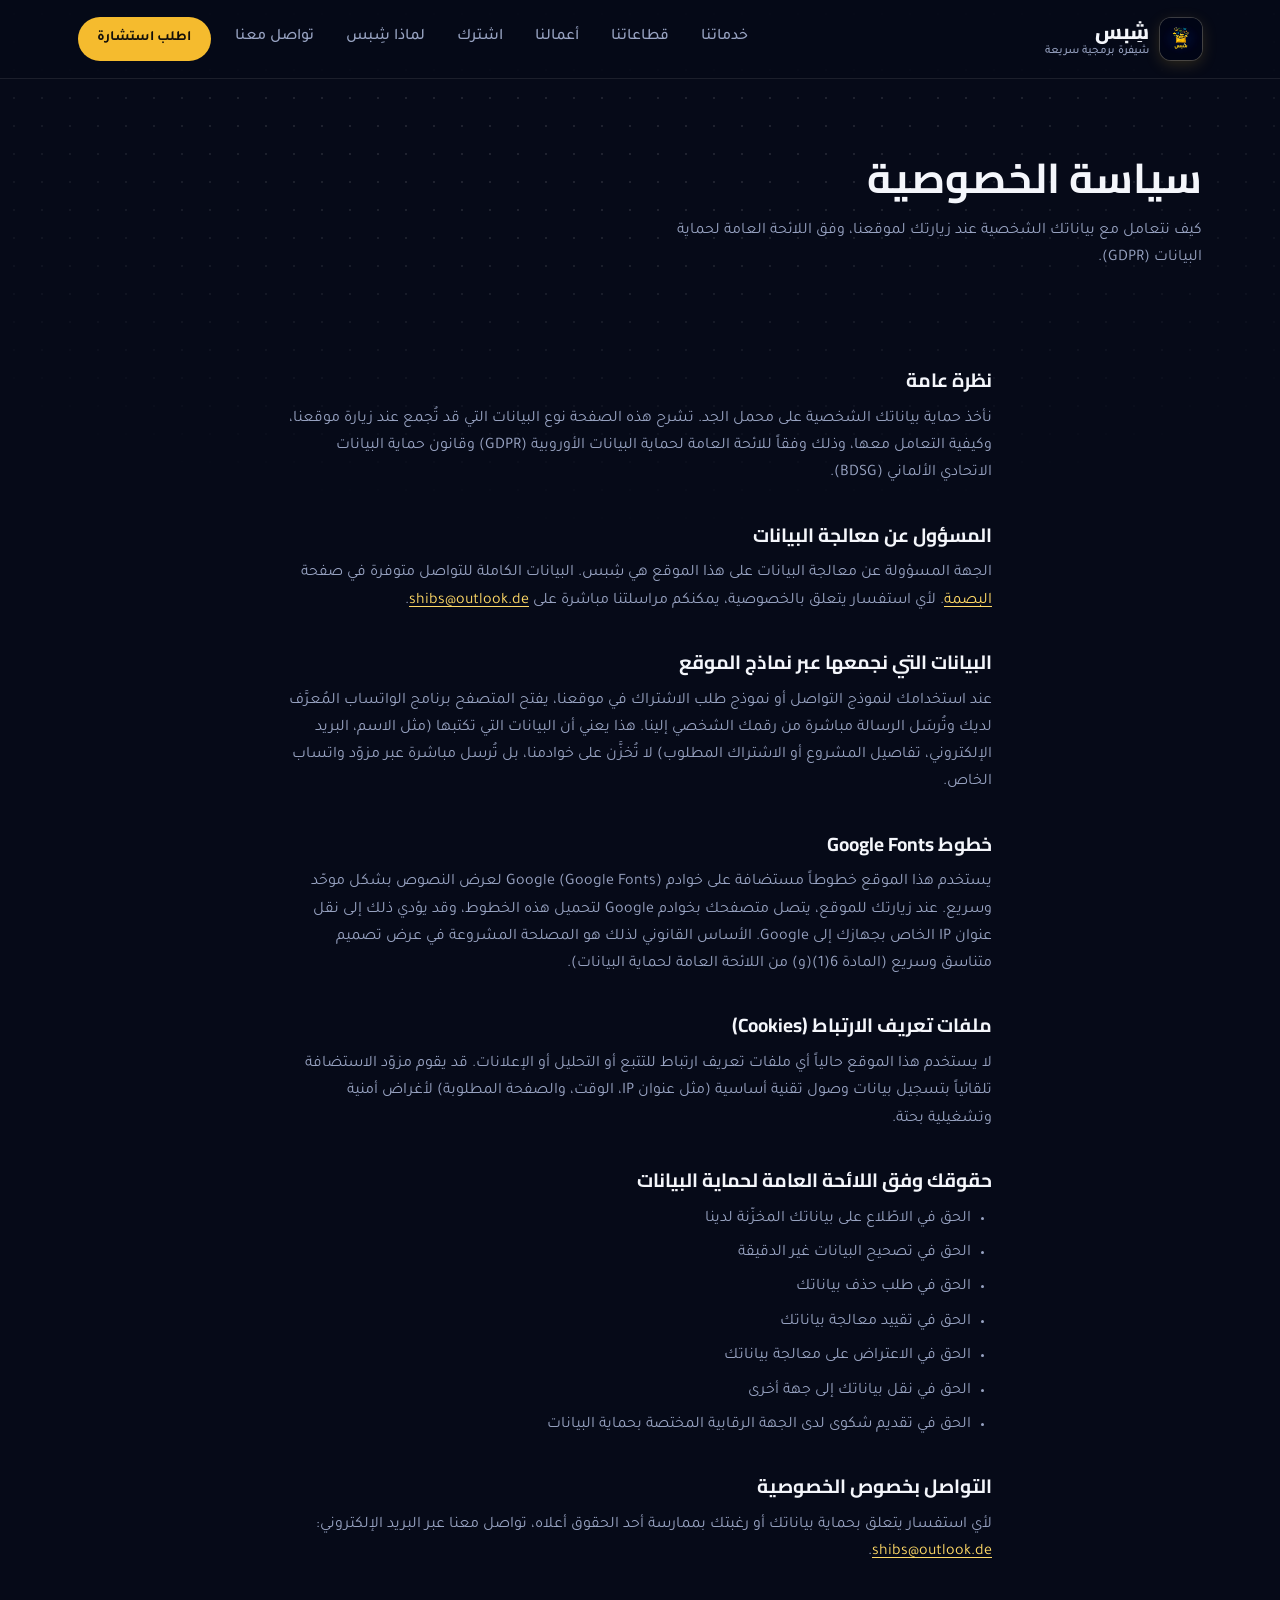
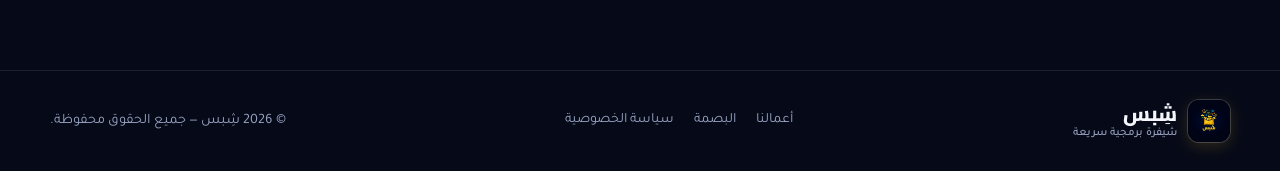
==== datenschutz.html @ b5201654 "تحويل الصفحة من شخصية الى صفحة شركة" ====
<!DOCTYPE html>
<html lang="ar" dir="rtl">
<head>
<meta charset="UTF-8">
<meta name="viewport" content="width=device-width, initial-scale=1.0">
<title>سياسة الخصوصية — شِبس</title>
<meta name="description" content="سياسة الخصوصية وحماية البيانات (Datenschutz) لموقع شِبس.">
<link rel="icon" href="logo.png" type="image/png">
<link rel="preconnect" href="https://fonts.googleapis.com">
<link rel="preconnect" href="https://fonts.gstatic.com" crossorigin>
<link href="https://fonts.googleapis.com/css2?family=Cairo:wght@600;700;800&family=Tajawal:wght@400;500;700&display=swap" rel="stylesheet">
<link rel="stylesheet" href="style.css">
</head>
<body>

<div class="grid-overlay" aria-hidden="true"></div>

<header id="header">
    <div class="wrap header-bar">
        <a href="index.html" class="brand">
            <span class="brand-mark">
                <img src="logo.png" alt="شِبس" width="42" height="42">
            </span>
            <span class="brand-text">
                <span class="brand-name">شِبس</span>
                <span class="brand-tagline">شيفرة برمجية سريعة</span>
            </span>
        </a>

        <nav class="nav-links">
            <a href="index.html#services">خدماتنا</a>
            <a href="index.html#industries">قطاعاتنا</a>
            <a href="projects.html">أعمالنا</a>
            <a href="subscribe.html">اشترك</a>
            <a href="index.html#why">لماذا شِبس</a>
            <a href="index.html#contact">تواصل معنا</a>
        </nav>

        <a href="index.html#contact" class="btn btn-primary btn-small header-cta">اطلب استشارة</a>

        <button class="menu-btn" id="menuBtn" aria-label="فتح القائمة" aria-expanded="false" aria-controls="mobileNav">
            <span></span><span></span><span></span>
        </button>
    </div>

    <nav class="mobile-nav" id="mobileNav">
        <a href="index.html#services">خدماتنا</a>
        <a href="index.html#industries">قطاعاتنا</a>
        <a href="projects.html">أعمالنا</a>
        <a href="subscribe.html">اشترك</a>
        <a href="index.html#why">لماذا شِبس</a>
        <a href="index.html#contact">تواصل معنا</a>
    </nav>
</header>

<main>

    <section class="page-hero">
        <div class="wrap">
            <h1>سياسة الخصوصية</h1>
            <p>كيف نتعامل مع بياناتك الشخصية عند زيارتك لموقعنا، وفق اللائحة العامة لحماية البيانات (GDPR).</p>
        </div>
    </section>

    <section class="services">
        <div class="wrap legal-content">

            <h2>نظرة عامة</h2>
            <p>
                نأخذ حماية بياناتك الشخصية على محمل الجد. تشرح هذه الصفحة نوع البيانات التي قد تُجمع عند زيارة موقعنا، وكيفية
                التعامل معها، وذلك وفقاً للائحة العامة لحماية البيانات الأوروبية (GDPR) وقانون حماية البيانات الاتحادي الألماني (BDSG).
            </p>

            <h2>المسؤول عن معالجة البيانات</h2>
            <p>
                الجهة المسؤولة عن معالجة البيانات على هذا الموقع هي شِبس. البيانات الكاملة للتواصل متوفرة في صفحة
                <a href="impressum.html">البصمة</a>. لأي استفسار يتعلق بالخصوصية، يمكنكم مراسلتنا مباشرة على
                <a href="mailto:shibs@outlook.de">shibs@outlook.de</a>.
            </p>

            <h2>البيانات التي نجمعها عبر نماذج الموقع</h2>
            <p>
                عند استخدامك لنموذج التواصل أو نموذج طلب الاشتراك في موقعنا، يفتح المتصفح برنامج  الواتساب المُعرَّف لديك
                وتُرسَل الرسالة مباشرة من رقمك الشخصي إلينا. هذا يعني أن البيانات التي تكتبها (مثل الاسم، البريد الإلكتروني، تفاصيل
                المشروع أو الاشتراك المطلوب) لا تُخزَّن على خوادمنا، بل تُرسل مباشرة عبر مزوّد واتساب الخاص.
            </p>

            <h2>خطوط Google Fonts</h2>
            <p>
                يستخدم هذا الموقع خطوطاً مستضافة على خوادم Google (Google Fonts) لعرض النصوص بشكل موحّد وسريع. عند زيارتك
                للموقع، يتصل متصفحك بخوادم Google لتحميل هذه الخطوط، وقد يؤدي ذلك إلى نقل عنوان IP الخاص بجهازك إلى Google.
                الأساس القانوني لذلك هو المصلحة المشروعة في عرض تصميم متناسق وسريع (المادة 6(1)(و) من اللائحة العامة لحماية
                البيانات).
            </p>

            <h2>ملفات تعريف الارتباط (Cookies)</h2>
            <p>
                لا يستخدم هذا الموقع حالياً أي ملفات تعريف ارتباط للتتبع أو التحليل أو الإعلانات. قد يقوم مزوّد الاستضافة
                تلقائياً بتسجيل بيانات وصول تقنية أساسية (مثل عنوان IP، الوقت، والصفحة المطلوبة) لأغراض أمنية وتشغيلية بحتة.
            </p>

            <h2>حقوقك وفق اللائحة العامة لحماية البيانات</h2>
            <ul>
                <li>الحق في الاطّلاع على بياناتك المخزّنة لدينا</li>
                <li>الحق في تصحيح البيانات غير الدقيقة</li>
                <li>الحق في طلب حذف بياناتك</li>
                <li>الحق في تقييد معالجة بياناتك</li>
                <li>الحق في الاعتراض على معالجة بياناتك</li>
                <li>الحق في نقل بياناتك إلى جهة أخرى</li>
                <li>الحق في تقديم شكوى لدى الجهة الرقابية المختصة بحماية البيانات</li>
            </ul>

            <h2>التواصل بخصوص الخصوصية</h2>
            <p>
                لأي استفسار يتعلق بحماية بياناتك أو رغبتك بممارسة أحد الحقوق أعلاه، تواصل معنا عبر البريد الإلكتروني:
                <a href="mailto:shibs@outlook.de">shibs@outlook.de</a>.
            </p>

        </div>
    </section>

</main>

<footer>
    <div class="wrap footer-bar">
        <a href="index.html" class="brand brand-footer">
            <span class="brand-mark">
                <img src="logo.png" alt="شِبس" width="42" height="42">
            </span>
            <span class="brand-text">
                <span class="brand-name">شِبس</span>
                <span class="brand-tagline">شيفرة برمجية سريعة</span>
            </span>
        </a>
        <nav class="footer-links">
            <a href="projects.html">أعمالنا</a>
            <a href="impressum.html">البصمة</a>
            <a href="datenschutz.html">سياسة الخصوصية</a>
        </nav>
        <p class="footer-copy">© 2026 شِبس — جميع الحقوق محفوظة.</p>
    </div>
</footer>

<script src="script.js"></script>
</body>
</html>
---- style.css ----
@charset "utf-8";

:root{
    --bg: #060a18;
    --bg-deep: #03050d;
    --panel: #0d1327;
    --panel-2: #121a33;
    --ink: #f4f6fb;
    --ink-soft: #98a3c2;
    --gold: #f5bb2e;
    --gold-light: #ffd966;
    --cyan: #22d9f2;
    --green: #8fe22b;
    --line: rgba(255,255,255,.09);
    --line-strong: rgba(255,255,255,.18);
    --radius: 12px;
    --header-h: 78px;
}

*{ margin:0; padding:0; box-sizing:border-box; }

html{ scroll-behavior:smooth; scroll-padding-top: var(--header-h); }

html,body{ direction: rtl; text-align: right; }

body{
    background: var(--bg);
    color: var(--ink);
    font-family: 'Tajawal', system-ui, sans-serif;
    line-height: 1.7;
    -webkit-font-smoothing: antialiased;
    overflow-x: hidden;
}

h1,h2,h3{
    font-family: 'Cairo', system-ui, sans-serif;
    font-weight: 700;
    line-height: 1.3;
    color: var(--ink);
}

a{ color: inherit; text-decoration:none; }

.wrap{ max-width: 1180px; margin: 0 auto; padding: 0 1.75rem; }

/* faint dot-grid texture across the page */
.grid-overlay{
    position: fixed;
    inset: 0;
    z-index: 0;
    pointer-events: none;
    background-image: radial-gradient(rgba(255,255,255,.10) 1px, transparent 1px);
    background-size: 28px 28px;
    -webkit-mask-image: radial-gradient(ellipse 80% 60% at 50% 0%, #000 40%, transparent 100%);
    mask-image: radial-gradient(ellipse 80% 60% at 50% 0%, #000 40%, transparent 100%);
}

header, main, footer{ position: relative; z-index: 1; }

/* ---------- Header ---------- */
header{
    position: sticky;
    top: 0;
    z-index: 40;
    background: rgba(6,10,24,.72);
    backdrop-filter: blur(14px);
    border-bottom: 1px solid var(--line);
    transition: box-shadow .25s ease, background .25s ease;
}
header.scrolled{
    background: rgba(6,10,24,.92);
    box-shadow: 0 8px 28px rgba(0,0,0,.35);
}

.header-bar{ height: var(--header-h); display: flex; align-items: center; gap: 1.5rem; }

.brand{ display: flex; align-items: center; gap: .7rem; margin-left: auto; }

.brand-mark{
    display: block;
    width: 42px;
    height: 42px;
    border-radius: 11px;
    overflow: hidden;
    flex-shrink: 0;
    box-shadow: 0 0 0 1px var(--line-strong), 0 4px 16px rgba(245,187,46,.18);
}
.brand-mark img{ display: block; width: 100%; height: 100%; object-fit: cover; }

.brand-text{ display: flex; flex-direction: column; line-height: 1.25; }

.brand-name{ font-family: 'Cairo', sans-serif; font-weight: 800; font-size: 1.28rem; }

.brand-tagline{ font-size: .72rem; color: var(--ink-soft); font-weight: 500; }

.nav-links{ display: flex; gap: 2rem; margin-right: auto; }

.nav-links a{
    font-weight: 500;
    color: var(--ink-soft);
    padding: .3rem 0;
    border-bottom: 2px solid transparent;
    transition: color .15s ease, border-color .15s ease;
}
.nav-links a:hover, .nav-links a:focus-visible{ color: var(--ink); border-color: var(--gold); }

.btn{
    display: inline-flex;
    align-items: center;
    justify-content: center;
    padding: .8rem 1.7rem;
    border-radius: 999px;
    font-weight: 700;
    font-size: .95rem;
    border: 1.5px solid transparent;
    cursor: pointer;
    transition: transform .15s ease, box-shadow .2s ease, background .15s ease, border-color .15s ease, color .15s ease;
}
.btn:active{ transform: translateY(1px) scale(.99); }

.btn-primary{ background: var(--gold); color: #14100a; }
.btn-primary:hover, .btn-primary:focus-visible{
    background: var(--gold-light);
    box-shadow: 0 6px 24px rgba(245,187,46,.35);
    transform: translateY(-2px);
}

.btn-outline{ background: transparent; border-color: var(--line-strong); color: var(--ink); }
.btn-outline:hover, .btn-outline:focus-visible{
    border-color: var(--cyan);
    color: var(--cyan);
    transform: translateY(-2px);
}

.btn-small{ padding: .55rem 1.15rem; font-size: .88rem; }

.header-cta{ display: inline-flex; }

.menu-btn{
    display: none;
    flex-direction: column;
    justify-content: center;
    gap: 5px;
    width: 34px;
    height: 34px;
    background: none;
    border: none;
    cursor: pointer;
}
.menu-btn span{ display: block; height: 2px; background: var(--ink); border-radius: 2px; transition: transform .2s ease, opacity .2s ease; }
.menu-btn.active span:nth-child(1){ transform: translateY(7px) rotate(45deg); }
.menu-btn.active span:nth-child(2){ opacity: 0; }
.menu-btn.active span:nth-child(3){ transform: translateY(-7px) rotate(-45deg); }

.mobile-nav{
    display: none;
    flex-direction: column;
    border-top: 1px solid var(--line);
    background: var(--panel);
}
.mobile-nav.active{ display: flex; }
.mobile-nav a{ padding: 1rem 1.75rem; border-bottom: 1px solid var(--line); font-weight: 500; }

/* ---------- Hero ---------- */
.hero{ position: relative; padding: 6rem 0 4.5rem; overflow: hidden; }

.hero-glow{
    position: absolute;
    z-index: -1;
    top: -180px;
    left: 50%;
    width: 900px;
    height: 700px;
    transform: translateX(-50%);
    background:
        radial-gradient(circle at 30% 30%, rgba(245,187,46,.24), transparent 55%),
        radial-gradient(circle at 70% 40%, rgba(34,217,242,.18), transparent 55%);
    filter: blur(60px);
    pointer-events: none;
    animation: glowPulse 7s ease-in-out infinite;
}

@keyframes glowPulse{
    0%, 100%{ opacity: .8; transform: translateX(-50%) scale(1); }
    50%{ opacity: 1; transform: translateX(-50%) scale(1.06); }
}

.hero-glyphs{ position: absolute; inset: 0; z-index: -1; pointer-events: none; }
.glyph{
    position: absolute;
    font-family: 'Cairo', monospace;
    font-weight: 700;
    color: var(--ink-soft);
    opacity: .2;
    animation: drift 7s ease-in-out infinite;
}
.glyph.gold{ color: var(--gold); opacity: .3; }
.glyph.cyan{ color: var(--cyan); opacity: .26; }
.g1{ top: 8%;  right: 6%;  font-size: 2.4rem; animation-delay: 0s; }
.g2{ top: 60%; right: 2%;  font-size: 1.6rem; animation-delay: 1.2s; }
.g3{ top: 20%; left: 4%;   font-size: 1.8rem; animation-delay: .6s; }
.g4{ top: 72%; left: 10%;  font-size: 2.1rem; animation-delay: 2s; }
.g5{ top: 42%; right: 16%; font-size: 1.3rem; animation-delay: 1.6s; }
.g6{ top: 82%; right: 40%; font-size: 1.5rem; animation-delay: 2.6s; }

@keyframes drift{
    0%, 100%{ transform: translateY(0) rotate(0deg); }
    50%{ transform: translateY(-26px) rotate(6deg); }
}

.eyebrow{
    display: inline-flex;
    align-items: center;
    gap: .5rem;
    padding: .45rem 1rem;
    border: 1px solid var(--line-strong);
    border-radius: 999px;
    font-size: .85rem;
    color: var(--gold-light);
    background: rgba(245,187,46,.07);
    margin-bottom: 1.5rem;
}

.hero-grid{ display: grid; grid-template-columns: 1.05fr .95fr; gap: 3rem; align-items: center; }

.hero-copy h1{ font-size: clamp(2.1rem, 4vw, 3.2rem); margin-bottom: 1.3rem; }

.hero-lead{ color: var(--ink-soft); font-size: 1.1rem; max-width: 46ch; margin-bottom: 2rem; }

.hero-actions{ display: flex; gap: 1rem; flex-wrap: wrap; }

.hero-art{ position: relative; display: flex; justify-content: center; }

.hero-logo-frame{
    position: relative;
    width: min(320px, 80%);
    aspect-ratio: 1 / 1;
    border-radius: 28px;
    overflow: hidden;
    box-shadow: 0 0 0 1px var(--line-strong), 0 30px 60px -20px rgba(0,0,0,.6), 0 0 60px -10px rgba(245,187,46,.25);
    animation: bob 6s ease-in-out infinite;
}
.hero-logo-frame img{ display: block; width: 100%; height: 100%; object-fit: cover; }

@keyframes bob{
    0%, 100%{ transform: translateY(0); }
    50%{ transform: translateY(-14px); }
}

.hero-stats{
    margin-top: 3.5rem;
    padding-top: 2.25rem;
    border-top: 1px solid var(--line);
    display: grid;
    grid-template-columns: repeat(3, 1fr);
    gap: 1.5rem;
}
.stat{ display: flex; flex-direction: column; gap: .3rem; }
.stat-num{ font-family: 'Cairo', sans-serif; font-weight: 800; font-size: 1.8rem; color: var(--gold); display: flex; align-items: center; gap: .5rem; }
.stat-label{ color: var(--ink-soft); font-size: .88rem; max-width: 22ch; }

.live-dot{
    display: inline-block;
    width: 10px;
    height: 10px;
    border-radius: 50%;
    background: var(--cyan);
    box-shadow: 0 0 0 0 rgba(34,217,242,.6);
    animation: ping 1.8s ease-out infinite;
}

@keyframes ping{
    0%{ box-shadow: 0 0 0 0 rgba(34,217,242,.55); }
    70%{ box-shadow: 0 0 0 10px rgba(34,217,242,0); }
    100%{ box-shadow: 0 0 0 0 rgba(34,217,242,0); }
}

/* ---------- Sections shared ---------- */
section{ padding: 5.5rem 0; }
h2{ font-size: clamp(1.6rem, 3vw, 2.1rem); }
.section-lead{ color: var(--ink-soft); margin-top: .6rem; max-width: 55ch; }

/* ---------- Services ---------- */
.service-grid{ margin-top: 2.5rem; display: grid; grid-template-columns: repeat(4, 1fr); gap: 1.1rem; }

.service-card{
    padding: 2rem 1.6rem;
    border: 1px solid var(--line);
    border-radius: var(--radius);
    background: var(--panel);
    transition: transform .2s ease, border-color .2s ease, box-shadow .2s ease;
}
.service-card:hover{
    transform: translateY(-5px);
    border-color: rgba(245,187,46,.4);
    box-shadow: 0 16px 32px -18px rgba(245,187,46,.25);
}
.service-icon{ color: var(--gold); margin-bottom: 1rem; }
.service-card h3{ font-size: 1.05rem; margin-bottom: .5rem; }
.service-card p{ color: var(--ink-soft); font-size: .93rem; }

/* ---------- Architecture / flow diagram ---------- */
.flow-diagram-wrap{
    margin-top: 2.75rem;
    max-width: 720px;
    margin-inline: auto;
    overflow-x: auto;
    -webkit-overflow-scrolling: touch;
    padding-bottom: 4px;
}

.flow-diagram{ display: block; width: 100%; min-width: 620px; height: auto; overflow: visible; }

.flow-label{
    font-family: 'Tajawal', sans-serif;
    font-size: 15px;
    font-weight: 600;
    fill: var(--ink);
}

.flow-dot.gold{ fill: var(--gold); filter: drop-shadow(0 0 5px rgba(245,187,46,.75)); }
.flow-dot.cyan{ fill: var(--cyan); filter: drop-shadow(0 0 5px rgba(34,217,242,.75)); }

.flow-node rect{ transition: stroke .2s ease, filter .2s ease; }
.flow-node:hover rect{ stroke: var(--gold); filter: drop-shadow(0 0 10px rgba(245,187,46,.35)); }

.flow-legend{
    display: flex;
    justify-content: center;
    gap: 2rem;
    margin-top: 1.5rem;
}

.legend-item{ display: inline-flex; align-items: center; gap: .5rem; color: var(--ink-soft); font-size: .9rem; }

.legend-dot{ width: 9px; height: 9px; border-radius: 50%; }
.legend-dot.gold{ background: var(--gold); box-shadow: 0 0 6px rgba(245,187,46,.7); }
.legend-dot.cyan{ background: var(--cyan); box-shadow: 0 0 6px rgba(34,217,242,.7); }

/* ---------- Industries ---------- */
.industries{ border-top: 1px solid var(--line); border-bottom: 1px solid var(--line); }
.industry-grid{ margin-top: 2.5rem; display: grid; grid-template-columns: repeat(3, 1fr); gap: 1.25rem; }

.industry-card{
    padding: 1.6rem;
    border: 1px solid var(--line);
    border-radius: var(--radius);
    background: var(--panel);
    transition: transform .2s ease, border-color .2s ease;
}
.industry-card:hover{ transform: translateY(-4px); border-color: rgba(34,217,242,.4); }
.industry-card h3{ font-size: 1rem; margin-bottom: .5rem; }
.industry-card p{ color: var(--ink-soft); font-size: .92rem; }

/* ---------- Projects (portfolio) ---------- */
.project-grid{ margin-top: 2.5rem; display: grid; grid-template-columns: repeat(3, 1fr); gap: 1.25rem; }

.project-card{
    display: block;
    padding: 1.8rem 1.6rem;
    border: 1px solid var(--line);
    border-radius: var(--radius);
    background: var(--panel);
    transition: transform .2s ease, border-color .2s ease, box-shadow .2s ease;
}
a.project-card:hover, a.project-card:focus-visible{
    transform: translateY(-5px);
    border-color: rgba(245,187,46,.4);
    box-shadow: 0 16px 32px -18px rgba(245,187,46,.25);
}

.project-icon{ color: var(--gold); margin-bottom: 1rem; }

.project-card h3{ font-size: 1.05rem; margin-bottom: .4rem; }
.project-card p{ color: var(--ink-soft); font-size: .92rem; margin-bottom: 1.2rem; }

.project-visit{
    display: inline-flex;
    align-items: center;
    gap: .4rem;
    font-size: .88rem;
    font-weight: 700;
    color: var(--gold-light);
}
.project-visit svg{ transition: transform .2s ease; }
a.project-card:hover .project-visit svg{ transform: translateX(-3px); }

.project-card.coming-soon{ border-style: dashed; opacity: .72; }
.badge-soon{
    display: inline-flex;
    align-items: center;
    font-size: .78rem;
    font-weight: 700;
    color: var(--ink-soft);
    border: 1px solid var(--line-strong);
    border-radius: 999px;
    padding: .3rem .8rem;
}

/* ---------- Process ---------- */
.process-grid{ margin-top: 2.5rem; display: grid; grid-template-columns: repeat(4, 1fr); gap: 1.75rem; }
.process-step{ position: relative; padding-top: 2.6rem; }
.step-num{
    position: absolute;
    top: 0; right: 0;
    font-family: 'Cairo', sans-serif;
    font-weight: 800;
    font-size: 1.1rem;
    color: var(--gold);
    border-top: 2px solid var(--gold);
    padding-top: .4rem;
    width: 2.6rem;
}
.process-step h3{ font-size: 1.02rem; margin-bottom: .5rem; }
.process-step p{ color: var(--ink-soft); font-size: .92rem; }

/* ---------- Tech marquee ---------- */
.tech{ padding: 3.5rem 0; border-top: 1px solid var(--line); border-bottom: 1px solid var(--line); }
.tech-heading{ font-size: 1.05rem; margin-bottom: 1.75rem; }

.marquee{
    overflow: hidden;
    -webkit-mask-image: linear-gradient(90deg, transparent, #000 8%, #000 92%, transparent);
    mask-image: linear-gradient(90deg, transparent, #000 8%, #000 92%, transparent);
}
.marquee-track{
    display: flex;
    gap: .8rem;
    width: max-content;
    animation: marquee 26s linear infinite;
}
.marquee:hover .marquee-track{ animation-play-state: paused; }

@keyframes marquee{
    from{ transform: translateX(0); }
    to{ transform: translateX(-50%); }
}

.tech-tag{
    flex: 0 0 auto;
    font-size: .85rem;
    font-weight: 500;
    color: var(--ink-soft);
    border: 1px solid var(--line-strong);
    border-radius: 999px;
    padding: .5rem 1.2rem;
    background: var(--panel);
    white-space: nowrap;
}

/* ---------- Why ---------- */
.why-grid{ display: grid; grid-template-columns: repeat(3, 1fr); gap: 2.5rem; }
.why-item h3{ font-size: 1.05rem; margin-bottom: .5rem; padding-right: 1rem; border-right: 3px solid var(--gold); }
.why-item p{ color: var(--ink-soft); padding-right: 1rem; }

/* ---------- Contact ---------- */
.contact{ background: var(--panel); border-top: 1px solid var(--line); }
.contact-grid{ display: grid; grid-template-columns: .9fr 1.1fr; gap: 3rem; }
.contact-info p{ color: var(--ink-soft); margin-top: .6rem; max-width: 40ch; }
.contact-list{ list-style: none; margin-top: 2rem; display: flex; flex-direction: column; gap: 1.1rem; }
.contact-list li{ display: flex; flex-direction: column; gap: .15rem; padding-bottom: 1.1rem; border-bottom: 1px solid var(--line); }
.contact-label{ font-size: .8rem; color: var(--ink-soft); }
.contact-list a{ font-weight: 700; font-size: 1.05rem; transition: color .15s ease; }
.contact-list a:hover{ color: var(--gold); }

.contact-form{
    background: var(--bg);
    border: 1px solid var(--line);
    border-radius: var(--radius);
    padding: 2rem;
    display: flex;
    flex-direction: column;
    gap: 1.2rem;
}
.field{ display: flex; flex-direction: column; gap: .4rem; }
.field label{ font-size: .88rem; color: var(--ink-soft); }
.field input, .field textarea, .field select{
    font-family: inherit;
    font-size: .98rem;
    padding: .75rem .9rem;
    border: 1px solid var(--line-strong);
    border-radius: 8px;
    background: var(--panel);
    color: var(--ink);
    resize: vertical;
}
.field select{
    appearance: none;
    -webkit-appearance: none;
    color-scheme: dark;
    background-image: url("data:image/svg+xml,%3Csvg xmlns='http://www.w3.org/2000/svg' width='14' height='14' viewBox='0 0 24 24' fill='none' stroke='%2398a3c2' stroke-width='2' stroke-linecap='round' stroke-linejoin='round'%3E%3Cpath d='M6 9l6 6 6-6'/%3E%3C/svg%3E");
    background-repeat: no-repeat;
    background-position: left 1rem center;
    padding-left: 2.4rem;
}
.field select:disabled{ opacity: .55; }

.field input:focus, .field textarea:focus, .field select:focus{ outline: 2px solid var(--gold); outline-offset: 1px; }
.contact-form .btn{ align-self: flex-start; }

.estimate-box{
    border: 1px solid var(--line);
    border-radius: var(--radius);
    background: var(--panel);
    padding: 1.6rem 1.8rem;
}

.estimate-row{
    display: flex;
    align-items: baseline;
    justify-content: space-between;
    gap: 1rem;
}

.estimate-label{ color: var(--ink-soft); font-size: .9rem; }

.estimate-price{
    font-family: 'Cairo', sans-serif;
    font-weight: 800;
    font-size: 2rem;
    color: var(--gold);
}
.estimate-price .currency {
    font-size: 0.55em;
    font-weight: 700;
}

.estimate-price span:not(.currency){ font-size: 1rem; font-weight: 600; color: var(--ink-soft); }

.estimate-note{ color: var(--ink-soft); font-size: .82rem; margin-top: .3rem; }

.plan-features{
    list-style: none;
    margin-top: 1.4rem;
    padding-top: 1.2rem;
    border-top: 1px solid var(--line);
    display: flex;
    flex-direction: column;
    gap: .6rem;
}
.plan-features li{
    display: flex;
    align-items: flex-start;
    gap: .6rem;
    color: var(--ink-soft);
    font-size: .9rem;
}
.plan-features li svg{ flex-shrink: 0; margin-top: .2rem; color: var(--gold); }

/* ---------- Footer ---------- */
footer{ border-top: 1px solid var(--line); }
.footer-bar{ min-height: 100px; padding: 1.75rem 0; display: flex; flex-wrap: wrap; align-items: center; justify-content: space-between; gap: 1.25rem 2rem; }
.brand-footer{ margin-left: 0; }
.footer-links{ display: flex; flex-wrap: wrap; gap: 1.25rem; }
.footer-links a{ color: var(--ink-soft); font-size: .88rem; transition: color .15s ease; }
.footer-links a:hover{ color: var(--gold); }
.footer-copy{ color: var(--ink-soft); font-size: .9rem; }

/* ---------- Simple page hero (subpages) ---------- */
.page-hero{ padding: 4.5rem 0 .5rem; }
.page-hero h1{ font-size: clamp(1.9rem, 3.4vw, 2.6rem); margin-bottom: .8rem; }
.page-hero p{ color: var(--ink-soft); max-width: 60ch; }

/* ---------- Legal pages (Impressum / Datenschutz) ---------- */
.legal-content{ max-width: 760px; }
.legal-content h2{ font-size: 1.2rem; margin: 2.2rem 0 .8rem; }
.legal-content h2:first-child{ margin-top: 0; }
.legal-content p{ color: var(--ink-soft); margin-bottom: 1rem; }
.legal-content ul{ color: var(--ink-soft); margin: 0 0 1rem; padding-right: 1.3rem; display: flex; flex-direction: column; gap: .45rem; }
.legal-content strong{ color: var(--ink); }
.legal-content a{ color: var(--gold-light); text-decoration: underline; text-underline-offset: 3px; }
.legal-content a:hover{ color: var(--gold); }

.legal-fields{
    border: 1px solid var(--line);
    border-radius: var(--radius);
    background: var(--panel);
    padding: 1.6rem 1.8rem;
    margin-bottom: 1.75rem;
    display: flex;
    flex-direction: column;
    gap: 1rem;
}
.legal-field{ display: flex; flex-direction: column; gap: .2rem; }
.legal-field-label{ font-size: .8rem; color: var(--ink-soft); }
.legal-field-value{ font-size: 1rem; }
.placeholder{ color: var(--gold-light); font-style: italic; }

.legal-notice{
    margin-top: 2.75rem;
    padding: 1.1rem 1.4rem;
    border: 1px dashed var(--line-strong);
    border-radius: var(--radius);
    background: rgba(245,187,46,.05);
    color: var(--ink-soft);
    font-size: .88rem;
}

/* ---------- Reveal on scroll ---------- */
.reveal{ opacity: 0; transform: translateY(16px); transition: opacity .5s ease, transform .5s ease; }
.reveal.visible{ opacity: 1; transform: none; }

.service-grid .reveal:nth-child(1), .industry-grid .reveal:nth-child(1), .process-grid .reveal:nth-child(1), .why-grid .reveal:nth-child(1){ transition-delay: 0s; }
.service-grid .reveal:nth-child(2), .industry-grid .reveal:nth-child(2), .process-grid .reveal:nth-child(2), .why-grid .reveal:nth-child(2){ transition-delay: .08s; }
.service-grid .reveal:nth-child(3), .industry-grid .reveal:nth-child(3), .process-grid .reveal:nth-child(3), .why-grid .reveal:nth-child(3){ transition-delay: .16s; }
.service-grid .reveal:nth-child(4), .industry-grid .reveal:nth-child(4), .process-grid .reveal:nth-child(4){ transition-delay: .24s; }
.industry-grid .reveal:nth-child(5){ transition-delay: .32s; }

@media (prefers-reduced-motion: reduce){
    html{ scroll-behavior: auto; }
    .reveal{ opacity: 1; transform: none; transition: none; }
    .glyph, .hero-logo-frame, .marquee-track, .hero-glow{ animation: none !important; }
    .flow-dot{ display: none; }
    .live-dot{ animation: none; box-shadow: none; }
}

/* ---------- Responsive ---------- */
@media (max-width: 900px){
    .hero-grid{ grid-template-columns: 1fr; }
    .hero-art{ order: -1; }
    .hero-stats{ grid-template-columns: repeat(3, 1fr); }
    .service-grid{ grid-template-columns: repeat(2, 1fr); }
    .industry-grid{ grid-template-columns: repeat(2, 1fr); }
    .project-grid{ grid-template-columns: repeat(2, 1fr); }
    .process-grid{ grid-template-columns: repeat(2, 1fr); gap: 2rem 1.5rem; }
    .why-grid{ grid-template-columns: 1fr; gap: 2rem; }
    .contact-grid{ grid-template-columns: 1fr; }
}

@media (max-width: 640px){
    .nav-links, .header-cta{ display: none; }
    .menu-btn{ display: flex; }
    .brand-tagline{ display: none; }
    .hero-stats{ grid-template-columns: 1fr; gap: 1.4rem; text-align: center; }
    .stat-label{ max-width: none; margin: 0 auto; }
    .service-grid{ grid-template-columns: 1fr; }
    .industry-grid{ grid-template-columns: 1fr; }
    .project-grid{ grid-template-columns: 1fr; }
    .process-grid{ grid-template-columns: 1fr; }
    .footer-bar{ flex-direction: column; gap: 1rem; padding: 1.75rem 0; text-align: center; }
    .footer-links{ justify-content: center; }
}
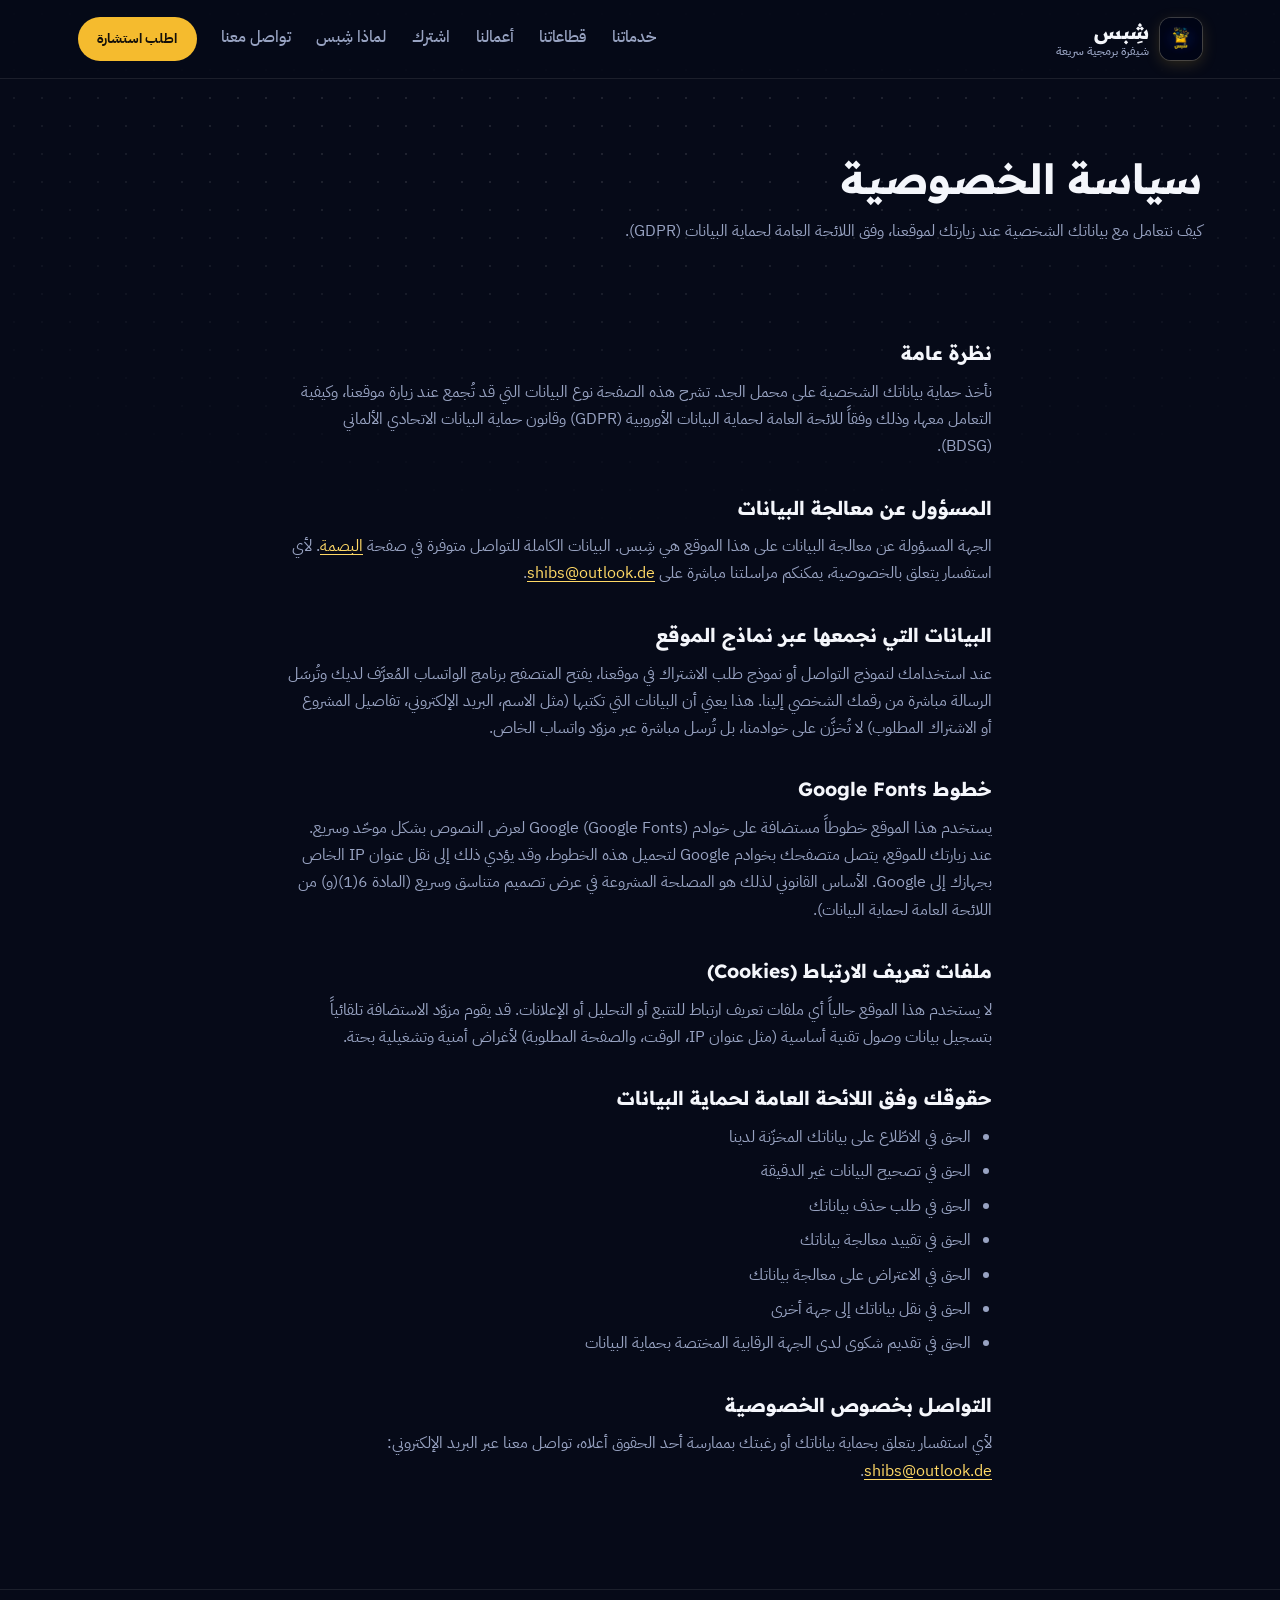
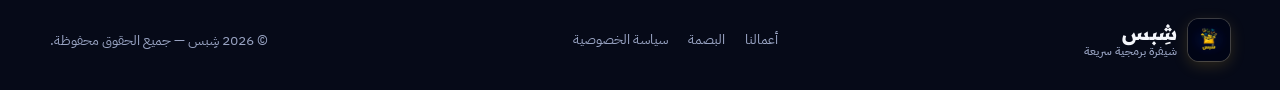
==== commit 191d823a: "new site" ====
--- a/datenschutz.html
+++ b/datenschutz.html
@@ -5,10 +5,32 @@
 <meta name="viewport" content="width=device-width, initial-scale=1.0">
 <title>سياسة الخصوصية — شِبس</title>
 <meta name="description" content="سياسة الخصوصية وحماية البيانات (Datenschutz) لموقع شِبس.">
-<link rel="icon" href="logo.png" type="image/png">
+<meta name="robots" content="index, follow">
+<link rel="canonical" href="https://www.shibs.doctorlog.de/datenschutz.html">
+<meta name="theme-color" content="#060a18">
+<link rel="icon" href="favicon.ico" sizes="48x48">
+<link rel="icon" href="img/favicon-32.png" type="image/png" sizes="32x32">
+<link rel="icon" href="img/favicon-16.png" type="image/png" sizes="16x16">
+<link rel="apple-touch-icon" href="img/apple-touch-icon.png">
+<link rel="manifest" href="site.webmanifest">
+
+<meta property="og:type" content="website">
+<meta property="og:site_name" content="شِبس">
+<meta property="og:locale" content="ar_SY">
+<meta property="og:title" content="سياسة الخصوصية — شِبس">
+<meta property="og:description" content="سياسة الخصوصية وحماية البيانات (Datenschutz) لموقع شِبس.">
+<meta property="og:url" content="https://www.shibs.doctorlog.de/datenschutz.html">
+<meta property="og:image" content="https://www.shibs.doctorlog.de/img/og-image.jpg">
+<meta property="og:image:width" content="1200">
+<meta property="og:image:height" content="630">
+<meta property="og:image:alt" content="شعار شِبس — شيفرة برمجية سريعة">
+<meta name="twitter:card" content="summary_large_image">
+<meta name="twitter:title" content="سياسة الخصوصية — شِبس">
+<meta name="twitter:description" content="سياسة الخصوصية وحماية البيانات (Datenschutz) لموقع شِبس.">
+<meta name="twitter:image" content="https://www.shibs.doctorlog.de/img/og-image.jpg">
 <link rel="preconnect" href="https://fonts.googleapis.com">
 <link rel="preconnect" href="https://fonts.gstatic.com" crossorigin>
-<link href="https://fonts.googleapis.com/css2?family=Cairo:wght@600;700;800&family=Tajawal:wght@400;500;700&display=swap" rel="stylesheet">
+<link href="https://fonts.googleapis.com/css2?family=IBM+Plex+Sans+Arabic:wght@400;500;600;700&family=Readex+Pro:wght@400;500;600;700&display=swap" rel="stylesheet">
 <link rel="stylesheet" href="style.css">
 </head>
 <body>
@@ -19,7 +41,7 @@
     <div class="wrap header-bar">
         <a href="index.html" class="brand">
             <span class="brand-mark">
-                <img src="logo.png" alt="شِبس" width="42" height="42">
+                <img src="img/logo-96.png" alt="شِبس" width="42" height="42">
             </span>
             <span class="brand-text">
                 <span class="brand-name">شِبس</span>
@@ -125,7 +147,7 @@
     <div class="wrap footer-bar">
         <a href="index.html" class="brand brand-footer">
             <span class="brand-mark">
-                <img src="logo.png" alt="شِبس" width="42" height="42">
+                <img src="img/logo-96.png" alt="شِبس" width="42" height="42">
             </span>
             <span class="brand-text">
                 <span class="brand-name">شِبس</span>
--- a/style.css
+++ b/style.css
@@ -15,6 +15,9 @@
     --line-strong: rgba(255,255,255,.18);
     --radius: 12px;
     --header-h: 78px;
+    --font-display: 'Readex Pro', 'IBM Plex Sans Arabic', system-ui, sans-serif;
+    --font-body: 'IBM Plex Sans Arabic', 'Readex Pro', system-ui, sans-serif;
+    --font-code: ui-monospace, 'Cascadia Code', Consolas, monospace;
 }
 
 *{ margin:0; padding:0; box-sizing:border-box; }
@@ -26,20 +29,27 @@
 body{
     background: var(--bg);
     color: var(--ink);
-    font-family: 'Tajawal', system-ui, sans-serif;
+    font-family: var(--font-body);
     line-height: 1.7;
     -webkit-font-smoothing: antialiased;
     overflow-x: hidden;
 }
 
 h1,h2,h3{
-    font-family: 'Cairo', system-ui, sans-serif;
+    font-family: var(--font-display);
     font-weight: 700;
     line-height: 1.3;
     color: var(--ink);
 }
 
 a{ color: inherit; text-decoration:none; }
+
+:focus-visible{ outline: 2px solid var(--gold); outline-offset: 3px; border-radius: 6px; }
+
+.skip-link{ position: absolute; top: -60px; right: 1rem; z-index: 100; background: var(--gold); color: #14100a; padding: .6rem 1rem; border-radius: 8px; font-weight: 700; }
+.skip-link:focus{ top: .75rem; }
+
+.sr-only{ position: absolute; width: 1px; height: 1px; padding: 0; margin: -1px; overflow: hidden; clip: rect(0 0 0 0); white-space: nowrap; border: 0; }
 
 .wrap{ max-width: 1180px; margin: 0 auto; padding: 0 1.75rem; }
 
@@ -89,11 +99,11 @@
 
 .brand-text{ display: flex; flex-direction: column; line-height: 1.25; }
 
-.brand-name{ font-family: 'Cairo', sans-serif; font-weight: 800; font-size: 1.28rem; }
+.brand-name{ font-family: var(--font-display); font-weight: 800; font-size: 1.28rem; }
 
 .brand-tagline{ font-size: .72rem; color: var(--ink-soft); font-weight: 500; }
 
-.nav-links{ display: flex; gap: 2rem; margin-right: auto; }
+.nav-links{ display: flex; gap: 1.6rem; margin-right: auto; white-space: nowrap; }
 
 .nav-links a{
     font-weight: 500;
@@ -149,17 +159,37 @@
 }
 .menu-btn span{ display: block; height: 2px; background: var(--ink); border-radius: 2px; transition: transform .2s ease, opacity .2s ease; }
 .menu-btn.active span:nth-child(1){ transform: translateY(7px) rotate(45deg); }
+.menu-btn{ position: relative; z-index: 41; }
 .menu-btn.active span:nth-child(2){ opacity: 0; }
 .menu-btn.active span:nth-child(3){ transform: translateY(-7px) rotate(-45deg); }
 
 .mobile-nav{
-    display: none;
-    flex-direction: column;
-    border-top: 1px solid var(--line);
-    background: var(--panel);
-}
-.mobile-nav.active{ display: flex; }
-.mobile-nav a{ padding: 1rem 1.75rem; border-bottom: 1px solid var(--line); font-weight: 500; }
+    position: absolute; top: calc(100% + 6px); right: .75rem; left: .75rem;
+    display: flex; flex-direction: column; gap: .15rem;
+    padding: .6rem; border-radius: 18px;
+    border: 1px solid var(--line-strong);
+    background: rgba(13,19,39,.97);
+    box-shadow: 0 24px 60px -12px rgba(0,0,0,.7);
+    opacity: 0; visibility: hidden; transform: translateY(-8px) scale(.98); transform-origin: top center;
+    transition: opacity .22s ease, transform .22s ease, visibility 0s linear .22s;
+    max-height: calc(100dvh - var(--header-h) - 1.5rem); overflow-y: auto;
+}
+.mobile-nav.active{ opacity: 1; visibility: visible; transform: none; transition: opacity .22s ease, transform .22s ease; }
+.mobile-nav > a{
+    display: flex; align-items: center; min-height: 48px;
+    padding: .7rem 1rem; border-radius: 12px;
+    font-weight: 500; font-size: 1.05rem;
+    transition: background .15s ease, color .15s ease;
+}
+.mobile-nav > a:hover, .mobile-nav > a:focus-visible, .mobile-nav > a.active{ background: rgba(255,255,255,.05); color: var(--gold-light); }
+.mobile-nav-cta{ display: grid; grid-template-columns: 1fr 1fr; gap: .5rem; padding: .6rem .2rem .2rem; margin-top: .3rem; border-top: 1px solid var(--line); }
+.mobile-nav-cta .btn{ width: 100%; white-space: nowrap; padding-inline: .8rem; }
+
+body.menu-open{ overflow: hidden; }
+body.menu-open::after{
+    content: ""; position: fixed; inset: 0; z-index: 30;
+    background: rgba(3,5,13,.62); backdrop-filter: blur(3px); -webkit-backdrop-filter: blur(3px);
+}
 
 /* ---------- Hero ---------- */
 .hero{ position: relative; padding: 6rem 0 4.5rem; overflow: hidden; }
@@ -188,7 +218,7 @@
 .hero-glyphs{ position: absolute; inset: 0; z-index: -1; pointer-events: none; }
 .glyph{
     position: absolute;
-    font-family: 'Cairo', monospace;
+    font-family: var(--font-code);
     font-weight: 700;
     color: var(--ink-soft);
     opacity: .2;
@@ -256,7 +286,7 @@
     gap: 1.5rem;
 }
 .stat{ display: flex; flex-direction: column; gap: .3rem; }
-.stat-num{ font-family: 'Cairo', sans-serif; font-weight: 800; font-size: 1.8rem; color: var(--gold); display: flex; align-items: center; gap: .5rem; }
+.stat-num{ font-family: var(--font-display); font-weight: 800; font-size: 1.8rem; color: var(--gold); display: flex; align-items: center; gap: .5rem; }
 .stat-label{ color: var(--ink-soft); font-size: .88rem; max-width: 22ch; }
 
 .live-dot{
@@ -312,7 +342,7 @@
 .flow-diagram{ display: block; width: 100%; min-width: 620px; height: auto; overflow: visible; }
 
 .flow-label{
-    font-family: 'Tajawal', sans-serif;
+    font-family: var(--font-body);
     font-size: 15px;
     font-weight: 600;
     fill: var(--ink);
@@ -403,7 +433,7 @@
 .step-num{
     position: absolute;
     top: 0; right: 0;
-    font-family: 'Cairo', sans-serif;
+    font-family: var(--font-display);
     font-weight: 800;
     font-size: 1.1rem;
     color: var(--gold);
@@ -419,6 +449,7 @@
 .tech-heading{ font-size: 1.05rem; margin-bottom: 1.75rem; }
 
 .marquee{
+    direction: ltr; /* the track scrolls in LTR space; in RTL the -50% shift exposed an empty gap */
     overflow: hidden;
     -webkit-mask-image: linear-gradient(90deg, transparent, #000 8%, #000 92%, transparent);
     mask-image: linear-gradient(90deg, transparent, #000 8%, #000 92%, transparent);
@@ -515,7 +546,7 @@
 .estimate-label{ color: var(--ink-soft); font-size: .9rem; }
 
 .estimate-price{
-    font-family: 'Cairo', sans-serif;
+    font-family: var(--font-display);
     font-weight: 800;
     font-size: 2rem;
     color: var(--gold);
@@ -615,6 +646,16 @@
 }
 
 /* ---------- Responsive ---------- */
+@media (max-width: 1080px){
+    .nav-links{ display: none; }
+    .menu-btn{ display: flex; width: 44px; height: 44px; align-items: center; padding: 0 5px; border-radius: 12px; border: 1px solid var(--line-strong); }
+    .menu-btn span{ width: 100%; }
+}
+@media (max-width: 640px){
+    .header-cta{ display: none; }
+    .wrap{ padding: 0 1.25rem; }
+}
+
 @media (max-width: 900px){
     .hero-grid{ grid-template-columns: 1fr; }
     .hero-art{ order: -1; }
@@ -628,8 +669,6 @@
 }
 
 @media (max-width: 640px){
-    .nav-links, .header-cta{ display: none; }
-    .menu-btn{ display: flex; }
     .brand-tagline{ display: none; }
     .hero-stats{ grid-template-columns: 1fr; gap: 1.4rem; text-align: center; }
     .stat-label{ max-width: none; margin: 0 auto; }
